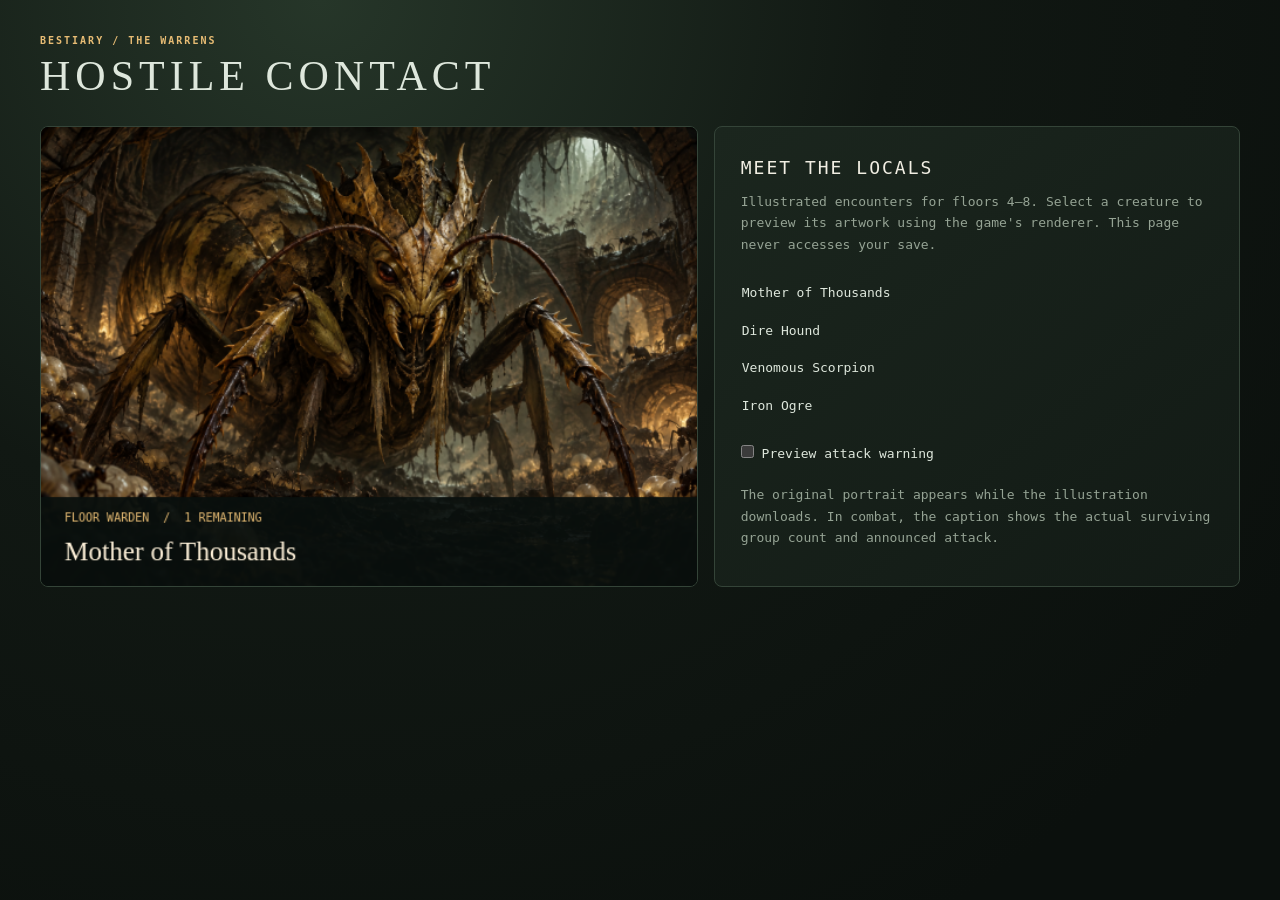
==== test/encounter-preview.html @ d05012d3 "Add illustrated Warrens encounters and Warden artwork" ====
<!doctype html>
<html lang="en">
<head>
<meta charset="utf-8">
<meta name="viewport" content="width=device-width, initial-scale=1">
<base href="../">
<title>Warrens — Encounter Art Preview</title>
<link rel="stylesheet" href="style.css">
</head>
<body>
<main id="game">
<header class="masthead"><div><span class="eyebrow">BESTIARY / THE WARRENS</span><h1>HOSTILE CONTACT</h1></div></header>
<div id="top">
<div id="viewwrap"><canvas id="view" width="560" height="392" aria-label="Encounter artwork"></canvas></div>
<section id="panel" aria-label="Preview controls" style="white-space:normal">
<h2>MEET THE LOCALS</h2>
<p class="dim">Illustrated encounters for floors 4–8. Select a creature to preview its artwork using the game's renderer. This page never accesses your save.</p>
<div id="choices" style="margin:20px 0"></div>
<label><input id="warning" type="checkbox"> Preview attack warning</label>
<p class="dim" style="margin-top:20px">The original portrait appears while the illustration downloads. In combat, the caption shows the actual surviving group count and announced attack.</p>
</section>
</div>
</main>
<script src="js/render.js"></script>
<script>
const creatures = [
  {id:"WARDEN8", name:"Mother of Thousands", art:"bug", elite:true},
  {id:"PREVIEW_HOUND", name:"Dire Hound", art:"beast"},
  {id:"PREVIEW_SCORPION", name:"Venomous Scorpion", art:"bug"},
  {id:"PREVIEW_OGRE", name:"Iron Ogre", art:"brute"},
];
let selected = 0;
function preview() {
  Render.blank("");
  Render.monsterBox(creatures[selected], selected ? 2 : 1, {floor:8, intent:document.getElementById("warning").checked ? "ATTACK WARNING PREVIEW" : ""});
  for (const [i, button] of [...document.querySelectorAll("#choices button")].entries()) button.setAttribute("aria-pressed", String(i === selected));
}
creatures.forEach((creature, i) => {
  const button = document.createElement("button");
  button.type = "button";
  button.className = "action";
  button.style.display = "flex";
  button.textContent = creature.name;
  button.onclick = () => { selected = i; preview(); };
  document.getElementById("choices").appendChild(button);
});
document.getElementById("warning").onchange = preview;
preview();
</script>
</body>
</html>
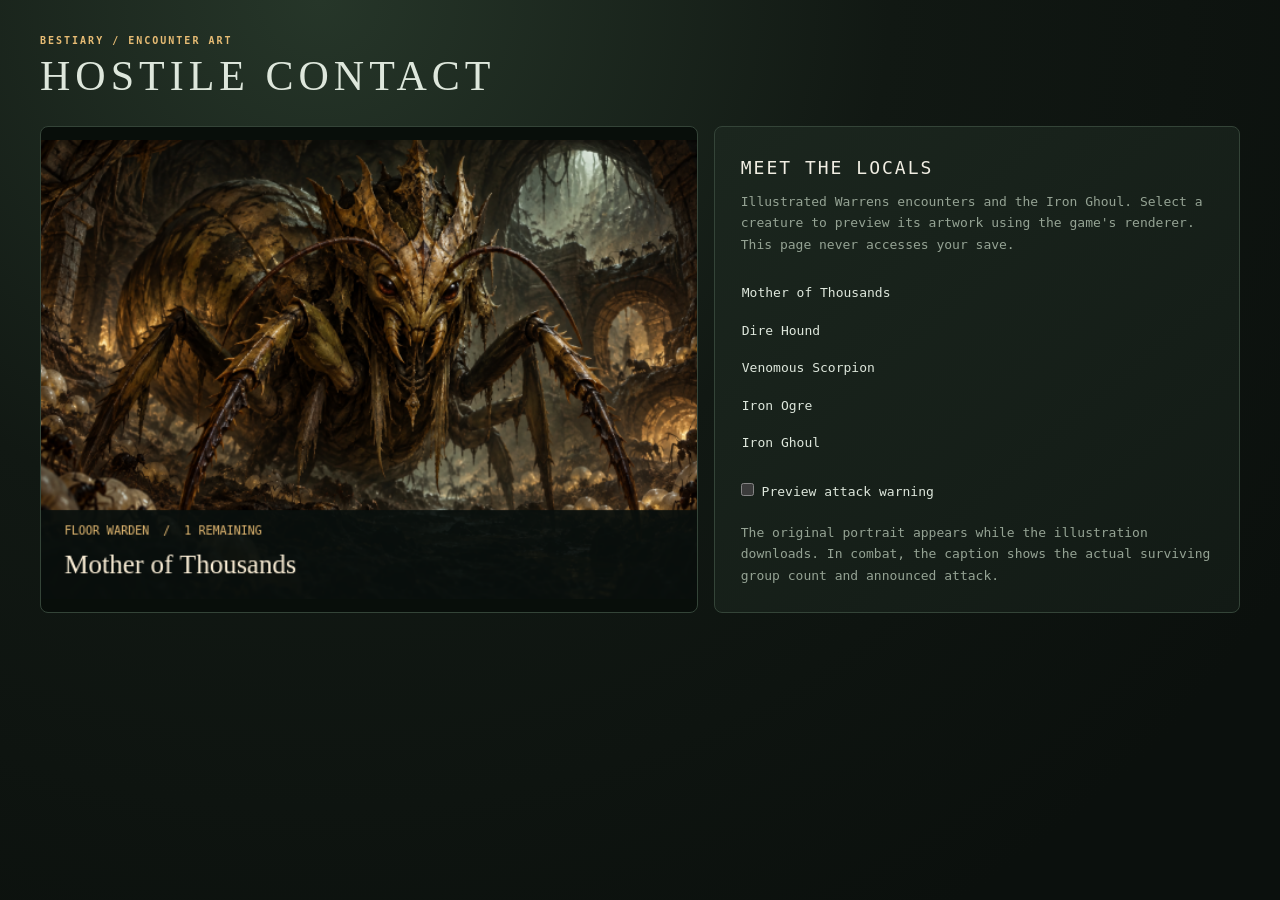
==== commit 3b2b2e8e: "Add dedicated Iron Ghoul encounter artwork at every depth" ====
--- a/test/encounter-preview.html
+++ b/test/encounter-preview.html
@@ -4,17 +4,17 @@
 <meta charset="utf-8">
 <meta name="viewport" content="width=device-width, initial-scale=1">
 <base href="../">
-<title>Warrens — Encounter Art Preview</title>
+<title>Bestiary — Encounter Art Preview</title>
 <link rel="stylesheet" href="style.css">
 </head>
 <body>
 <main id="game">
-<header class="masthead"><div><span class="eyebrow">BESTIARY / THE WARRENS</span><h1>HOSTILE CONTACT</h1></div></header>
+<header class="masthead"><div><span class="eyebrow">BESTIARY / ENCOUNTER ART</span><h1>HOSTILE CONTACT</h1></div></header>
 <div id="top">
 <div id="viewwrap"><canvas id="view" width="560" height="392" aria-label="Encounter artwork"></canvas></div>
 <section id="panel" aria-label="Preview controls" style="white-space:normal">
 <h2>MEET THE LOCALS</h2>
-<p class="dim">Illustrated encounters for floors 4–8. Select a creature to preview its artwork using the game's renderer. This page never accesses your save.</p>
+<p class="dim">Illustrated Warrens encounters and the Iron Ghoul. Select a creature to preview its artwork using the game's renderer. This page never accesses your save.</p>
 <div id="choices" style="margin:20px 0"></div>
 <label><input id="warning" type="checkbox"> Preview attack warning</label>
 <p class="dim" style="margin-top:20px">The original portrait appears while the illustration downloads. In combat, the caption shows the actual surviving group count and announced attack.</p>
@@ -28,6 +28,7 @@
   {id:"PREVIEW_HOUND", name:"Dire Hound", art:"beast"},
   {id:"PREVIEW_SCORPION", name:"Venomous Scorpion", art:"bug"},
   {id:"PREVIEW_OGRE", name:"Iron Ogre", art:"brute"},
+  {id:"PREVIEW_GHOUL", name:"Iron Ghoul", art:"beast"},
 ];
 let selected = 0;
 function preview() {
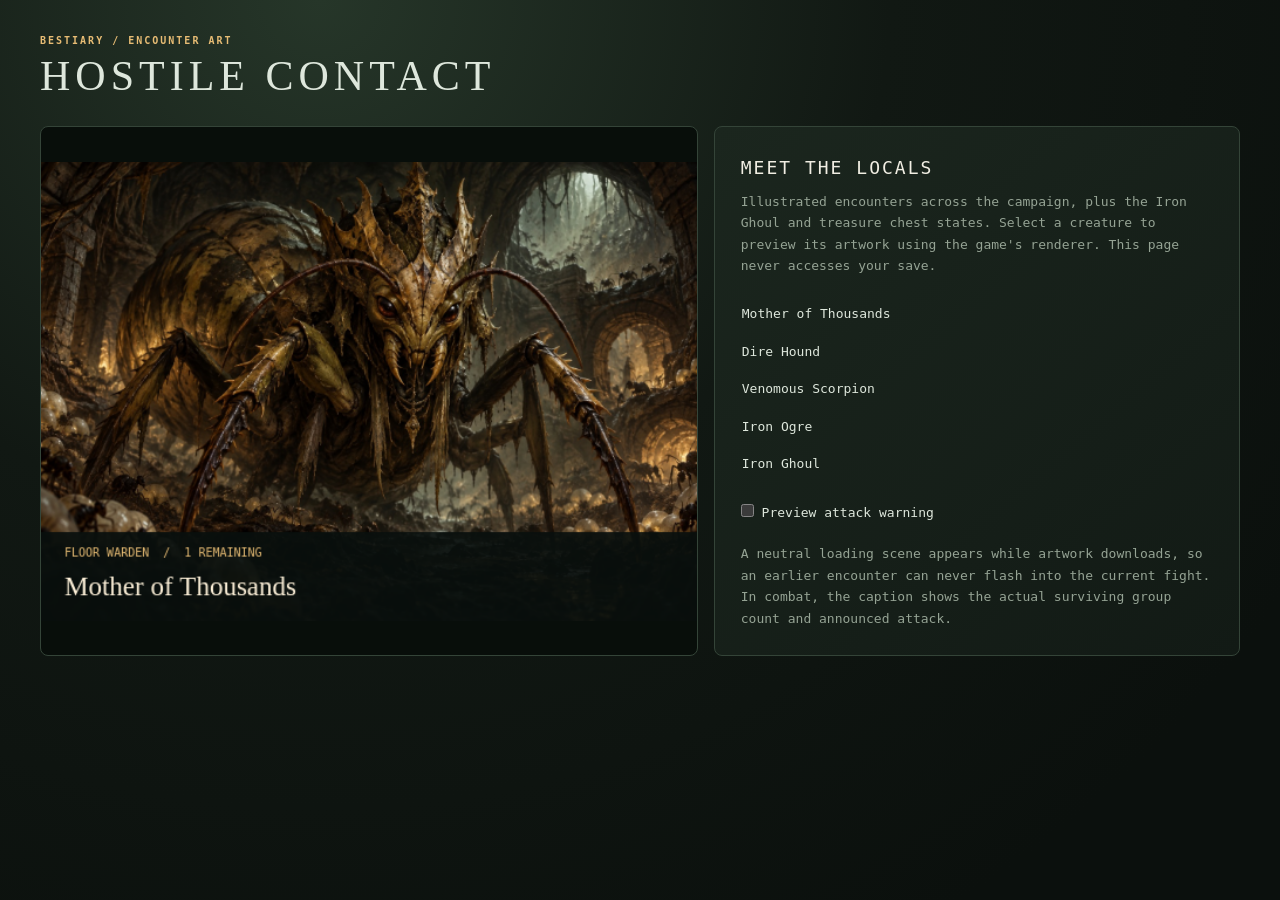
==== commit ed3f320b: "Complete illustrated encounters and add treasure chest scenes" ====
--- a/test/encounter-preview.html
+++ b/test/encounter-preview.html
@@ -14,10 +14,10 @@
 <div id="viewwrap"><canvas id="view" width="560" height="392" aria-label="Encounter artwork"></canvas></div>
 <section id="panel" aria-label="Preview controls" style="white-space:normal">
 <h2>MEET THE LOCALS</h2>
-<p class="dim">Illustrated Warrens encounters and the Iron Ghoul. Select a creature to preview its artwork using the game's renderer. This page never accesses your save.</p>
+<p class="dim">Illustrated encounters across the campaign, plus the Iron Ghoul and treasure chest states. Select a creature to preview its artwork using the game's renderer. This page never accesses your save.</p>
 <div id="choices" style="margin:20px 0"></div>
 <label><input id="warning" type="checkbox"> Preview attack warning</label>
-<p class="dim" style="margin-top:20px">The original portrait appears while the illustration downloads. In combat, the caption shows the actual surviving group count and announced attack.</p>
+<p class="dim" style="margin-top:20px">A neutral loading scene appears while artwork downloads, so an earlier encounter can never flash into the current fight. In combat, the caption shows the actual surviving group count and announced attack.</p>
 </section>
 </div>
 </main>
